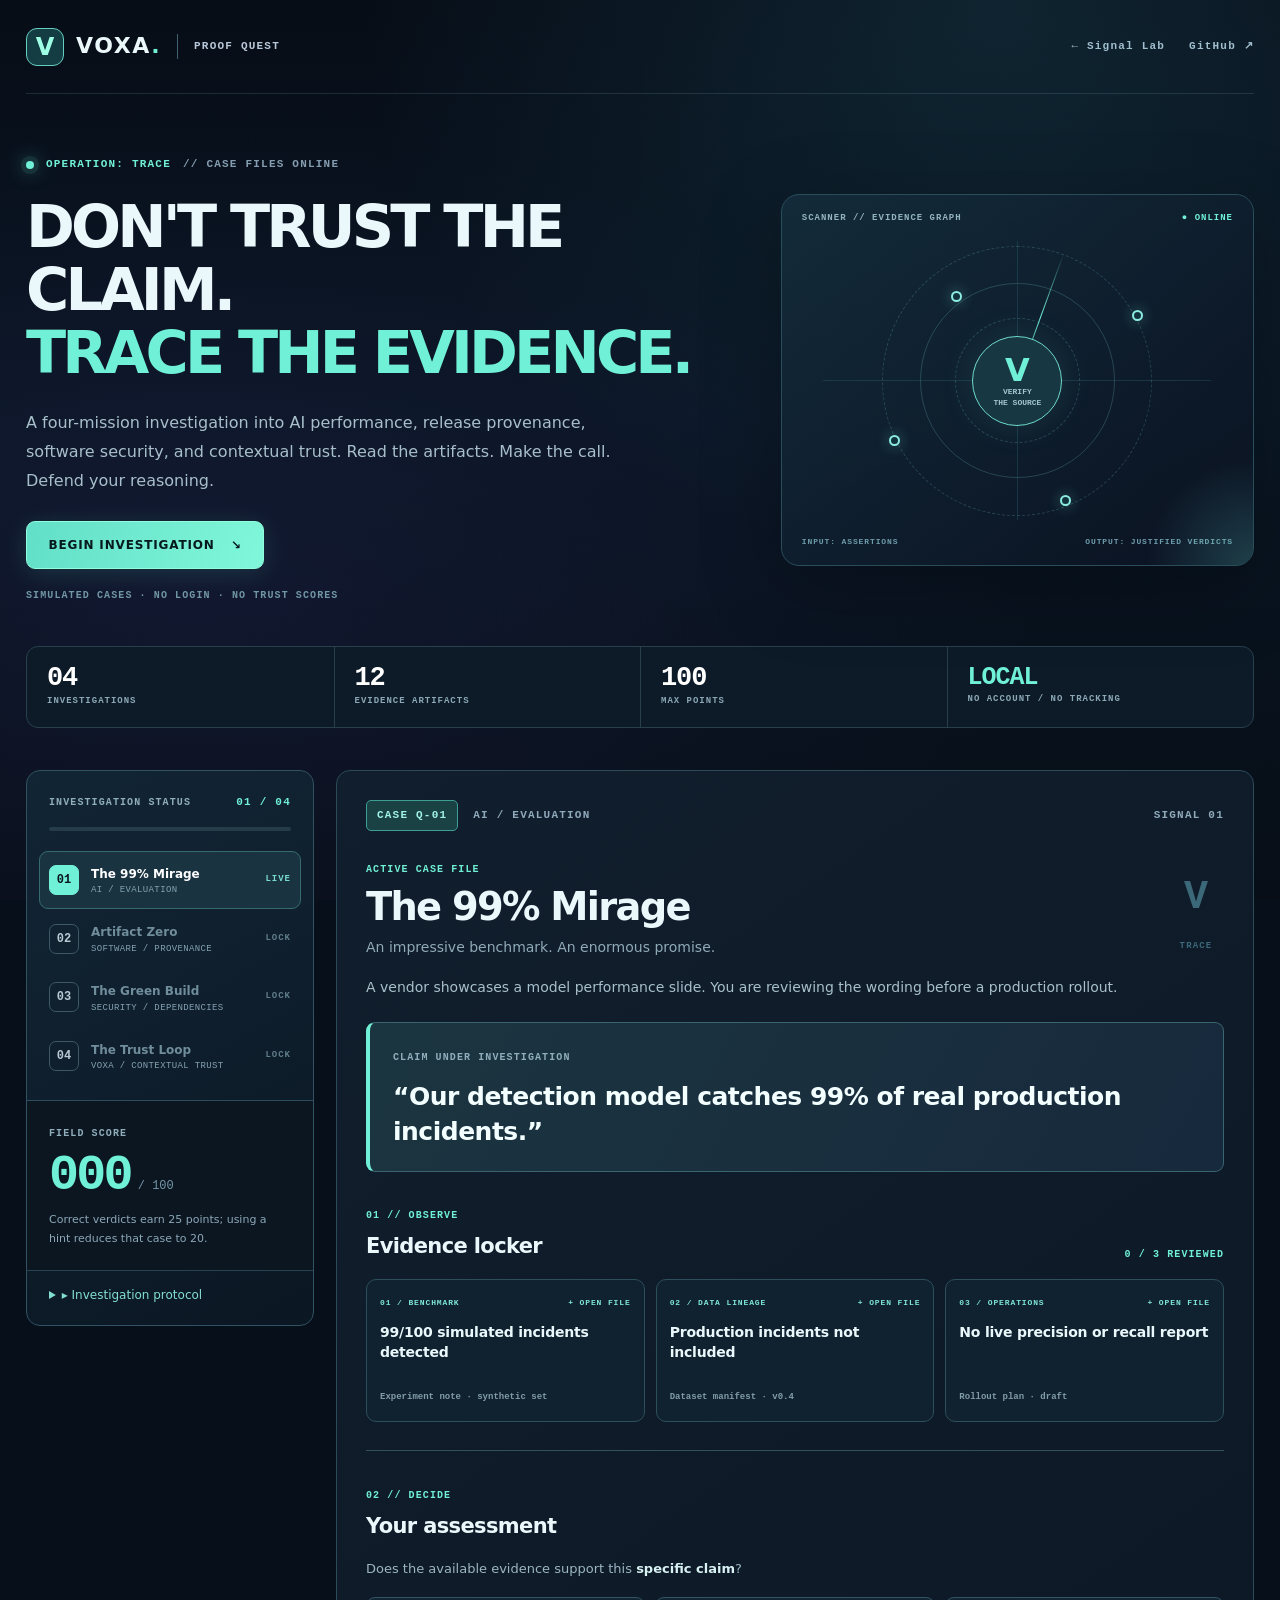
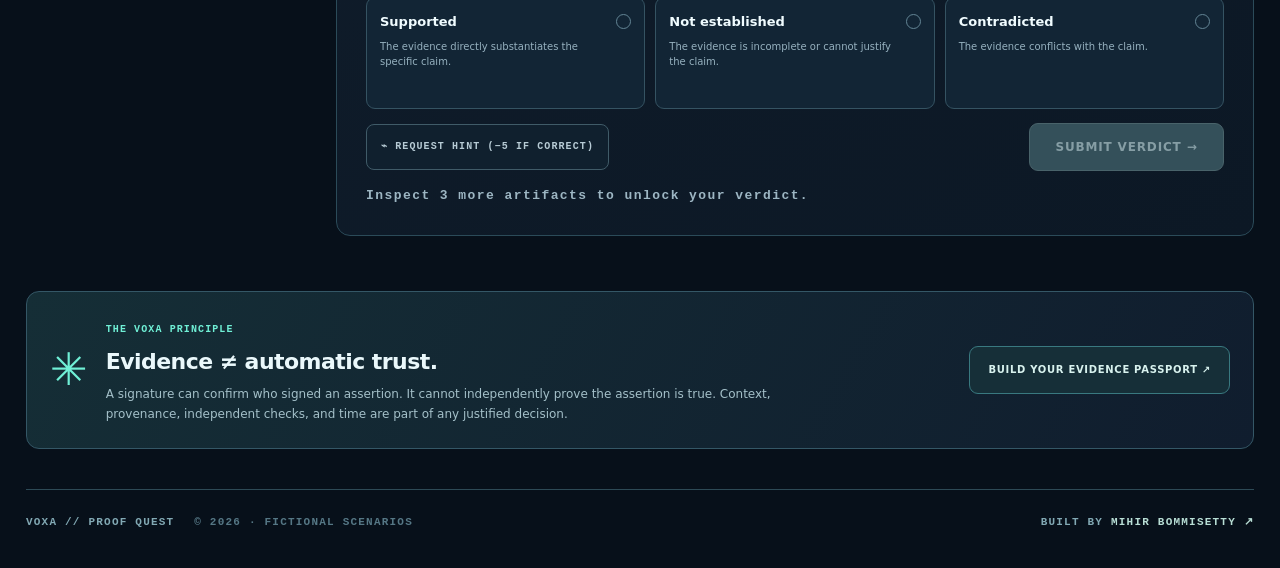
==== voxa-studio/proof-quest/index.html @ af724e31 "feat: add playable VOXA Proof Quest and Signal Lab launch panel" ====
<!doctype html>
<html lang="en">
<head>
  <meta charset="utf-8" />
  <meta name="viewport" content="width=device-width, initial-scale=1" />
  <meta name="theme-color" content="#07101b" />
  <meta name="description" content="VOXA Proof Quest is a free four-case evidence investigation game. Learn to distinguish claims, provenance, and contextual trust. No account required." />
  <title>VOXA // Proof Quest — Investigate the Claim</title>
  <link rel="icon" href="data:image/svg+xml,%3Csvg xmlns='http://www.w3.org/2000/svg' viewBox='0 0 64 64'%3E%3Crect width='64' height='64' rx='13' fill='%2307101b'/%3E%3Cpath d='M12 18 32 49 52 18' fill='none' stroke='%2372efd6' stroke-width='7'/%3E%3C/svg%3E" />
  <link rel="stylesheet" href="./styles.css" />
  <script defer src="./quest-core.js"></script>
  <script defer src="./app.js"></script>
</head>
<body>
  <a class="skip" href="#play">Skip to game</a>
  <div class="ambient" aria-hidden="true"></div>
  <div class="site-shell">
    <header class="site-header">
      <a class="brand" href="../" aria-label="VOXA Signal Lab home"><span class="logo-glyph">V</span><span class="brand-word">VOXA<span class="brand-period">.</span></span><span class="brand-break"></span><span class="brand-sub">PROOF QUEST</span></a>
      <nav class="top-nav" aria-label="Related destinations">
        <a href="../">← Signal Lab</a>
        <a href="https://github.com/munnamihir" target="_blank" rel="noopener noreferrer">GitHub ↗</a>
      </nav>
    </header>

    <section class="hero" aria-labelledby="hero-title">
      <div class="hero-text">
        <div class="eyebrow"><span class="pulse-point"></span> OPERATION: TRACE <span class="minor">// CASE FILES ONLINE</span></div>
        <h1 id="hero-title">DON'T TRUST THE CLAIM.<br /><em>TRACE THE EVIDENCE.</em></h1>
        <p>A four-mission investigation into AI performance, release provenance, software security, and contextual trust. Read the artifacts. Make the call. Defend your reasoning.</p>
        <a class="primary hero-cta" href="#play">BEGIN INVESTIGATION <span aria-hidden="true">↘</span></a>
        <div class="disclaimer-tag">SIMULATED CASES · NO LOGIN · NO TRUST SCORES</div>
      </div>
      <div class="scope-panel" aria-hidden="true">
        <div class="scope-caption"><span>SCANNER // EVIDENCE GRAPH</span><span class="scope-live">● ONLINE</span></div>
        <div class="scope-radar">
          <div class="orbit orbit-a"></div><div class="orbit orbit-b"></div><div class="orbit orbit-c"></div>
          <div class="scope-cross cross-h"></div><div class="scope-cross cross-v"></div>
          <span class="orbit-node node-a"></span><span class="orbit-node node-b"></span><span class="orbit-node node-c"></span><span class="orbit-node node-d"></span>
          <div class="scanner-line"></div><div class="scope-center"><strong>V</strong><small>VERIFY<br />THE SOURCE</small></div>
        </div>
        <div class="scope-footer"><span>INPUT: ASSERTIONS</span><span>OUTPUT: JUSTIFIED VERDICTS</span></div>
      </div>
    </section>

    <div class="metric-strip" aria-label="Game details">
      <div><span class="metric-value">04</span><span class="metric-label">INVESTIGATIONS</span></div>
      <div><span class="metric-value">12</span><span class="metric-label">EVIDENCE ARTIFACTS</span></div>
      <div><span class="metric-value">100</span><span class="metric-label">MAX POINTS</span></div>
      <div><span class="metric-value mint">LOCAL</span><span class="metric-label">NO ACCOUNT / NO TRACKING</span></div>
    </div>

    <main id="play" class="game-layout" tabindex="-1">
      <aside class="side-panel" aria-label="Investigation progress">
        <div class="aside-header"><div class="smallcaps">INVESTIGATION STATUS</div><span class="progress-code" id="progressCode">01 / 04</span></div>
        <div class="progress-track" aria-hidden="true"><div id="progressFill"></div></div>
        <ol id="missionList" class="mission-list"></ol>
        <div class="score-panel"><span class="smallcaps">FIELD SCORE</span><div class="score-value"><strong id="scoreNumber">000</strong><span>/ 100</span></div><p>Correct verdicts earn 25 points; using a hint reduces that case to 20.</p></div>
        <details class="mission-rules"><summary>▸ Investigation protocol</summary><p>Open all three evidence artifacts, then select a verdict. Each case is scored on your first submission. Hints are optional. All scenarios are fictional learning exercises.</p></details>
      </aside>

      <section class="mission-panel" aria-live="off" aria-label="Current case">
        <div id="gameScreen">
          <div class="case-meta"><span class="case-pill" id="caseCode">CASE Q-01</span><span id="caseDomain">AI / EVALUATION</span><span id="caseDifficulty">SIGNAL 01</span></div>
          <div class="mission-heading"><div><div class="smallcaps accent">ACTIVE CASE FILE</div><h2 id="caseTitle">Loading investigation…</h2><p id="caseKicker"></p></div><div class="evidence-stamp" aria-hidden="true">V<br /><span>TRACE</span></div></div>
          <div class="case-context" id="caseContext"></div>
          <div class="claim-box"><span class="smallcaps">CLAIM UNDER INVESTIGATION</span><blockquote id="caseClaim"></blockquote></div>
          <div class="section-head"><div><span class="smallcaps accent">01 // OBSERVE</span><h3>Evidence locker</h3></div><span class="readout" id="evidenceReadout">0 / 3 REVIEWED</span></div>
          <div class="evidence-grid" id="evidenceGrid"></div>
          <div class="decision-zone"><div class="section-head"><div><span class="smallcaps accent">02 // DECIDE</span><h3>Your assessment</h3></div></div><p>Does the available evidence support this <strong>specific claim</strong>?</p><fieldset id="verdictOptions"><legend class="sr-only">Choose one verdict</legend></fieldset>
            <div class="decision-actions"><button class="hint-button" id="hintButton" type="button">⌁ REQUEST HINT <span class="hint-cost">−5 POSSIBLE POINTS</span></button><button class="primary submit-button" id="submitButton" type="button" disabled>SUBMIT VERDICT →</button></div>
            <p id="hintText" class="hint-text" hidden></p><p id="gateMessage" class="gate-text" aria-live="polite">Read all three evidence artifacts to unlock your verdict.</p>
          </div>
          <div id="feedback" class="feedback" tabindex="-1" hidden><div class="smallcaps" id="feedbackLabel"></div><h3 id="feedbackTitle"></h3><p id="feedbackReason"></p><div class="lesson-line"><span>LESSON //</span><p id="feedbackLesson"></p></div><button class="primary next-button" id="nextButton" type="button">NEXT CASE →</button></div>
        </div>
        <section class="complete-panel" id="completeScreen" hidden tabindex="-1" aria-labelledby="completeTitle">
          <div class="completion-symbol" aria-hidden="true">✓</div>
          <div class="smallcaps accent">INVESTIGATION COMPLETE // ALL CASES REVIEWED</div>
          <h2 id="completeTitle">CASE FILE CLOSED.</h2>
          <p id="completeSummary"></p>
          <div class="result-score"><strong id="finalScore">000</strong><span> / 100</span></div>
          <div class="rank-label" id="rankLabel"></div><p id="rankDescription"></p>
          <div class="alias-control"><label for="aliasInput">YOUR DISPLAY NAME <span>(OPTIONAL · LOCAL TO THIS PAGE)</span></label><input id="aliasInput" maxlength="32" autocomplete="off" placeholder="Anonymous Investigator" /></div>
          <div class="end-actions"><button id="downloadBadge" type="button" class="primary">↓ DOWNLOAD GAME BADGE (SVG)</button><button id="shareResult" type="button" class="secondary">↗ COPY CHALLENGE LINK</button><button id="restartButton" type="button" class="secondary">↺ REPLAY</button></div>
          <p id="copyStatus" class="copy-status" aria-live="polite"></p>
          <p class="badge-disclaimer">GAME ACHIEVEMENT ONLY. Not a verified professional credential, identity attestation, VOXA vouch, or objective skill evaluation. Results are not recorded on a leaderboard.</p>
        </section>
      </section>
    </main>

    <section class="ethics-bar"><div class="ethics-icon">✳</div><div><span class="smallcaps accent">THE VOXA PRINCIPLE</span><h2>Evidence ≠ automatic trust.</h2><p>A signature can confirm who signed an assertion. It cannot independently prove the assertion is true. Context, provenance, independent checks, and time are part of any justified decision.</p></div><a href="../" class="secondary signal-link">BUILD YOUR EVIDENCE PASSPORT ↗</a></section>
    <footer class="footer"><span>VOXA // PROOF QUEST <span class="fade">© 2026 · FICTIONAL SCENARIOS</span></span><span>BUILT BY <a href="https://github.com/munnamihir">MIHIR BOMMISETTY ↗</a></span></footer>
  </div>
</body>
</html>
---- voxa-studio/proof-quest/styles.css ----
:root { color-scheme: dark; --bg:#07101a;--panel:#101e2b;--panel2:#132436;--line:#253f4e;--muted:#92adbd;--paper:#eaf8fb;--mint:#70f0d6;--purple:#ab9cff;--danger:#ffac9b;--glow:rgba(92,237,210,.20);font-family:Inter,ui-sans-serif,system-ui,-apple-system,BlinkMacSystemFont,"Segoe UI",sans-serif }
*{box-sizing:border-box} html{scroll-behavior:smooth;scroll-padding-top:20px} body{margin:0;min-width:320px;background:var(--bg);color:var(--paper);line-height:1.55} button,input{font:inherit} button{cursor:pointer} button:disabled{cursor:not-allowed} a{color:inherit;text-decoration:none} a:focus-visible,button:focus-visible,input:focus-visible,summary:focus-visible{outline:3px solid var(--mint);outline-offset:4px} ::selection{background:#4bc3b7;color:#07101a}
[hidden]{display:none!important}.sr-only{position:absolute;width:1px;height:1px;clip:rect(0,0,0,0);overflow:hidden;white-space:nowrap}.skip{position:absolute;left:16px;top:-70px;padding:10px 16px;background:var(--mint);color:#061019;z-index:999}.skip:focus{top:12px}
.ambient{pointer-events:none;position:fixed;inset:0;z-index:-1;background:radial-gradient(ellipse at 78% 0%,rgba(39,104,124,.25),transparent 45%),radial-gradient(ellipse at 15% 65%,rgba(52,44,110,.22),transparent 55%),linear-gradient(180deg,#070d17,#091522 46%,#070e17)}.ambient:after{content:"";position:absolute;inset:0;background-image:linear-gradient(90deg,transparent 98%,rgba(70,142,155,.035) 100%),linear-gradient(transparent 98%,rgba(70,142,155,.035) 100%);background-size:36px 36px;mask-image:linear-gradient(180deg,black,transparent 90%)}
.site-shell{width:min(1240px,calc(100% - 52px));margin:auto}.site-header{min-height:94px;display:flex;align-items:center;justify-content:space-between;gap:18px;border-bottom:1px solid rgba(139,187,201,.17)}.brand{display:flex;align-items:center;gap:12px}.logo-glyph{display:grid;place-items:center;width:38px;height:38px;border:1px solid #65cfbf;background:#143c43;border-radius:11px;font-weight:900;font-size:24px;color:#9fffe5}.brand-word{font-size:22px;font-weight:850;letter-spacing:.07em}.brand-period{color:var(--mint)}.brand-break{height:25px;width:1px;background:#416273;margin:0 4px}.brand-sub,.top-nav,.smallcaps,.eyebrow,.disclaimer-tag,.scope-caption,.scope-footer,.metric-label,.case-meta,.readout,.evidence-top,.evidence-source,.evidence-cue,.progress-code,.mission-state,.hint-button,.gate-text,.copy-status,.footer{font:600 11px/1.55 ui-monospace,SFMono-Regular,Consolas,monospace;letter-spacing:.11em}.brand-sub{color:#b9c8d9}.top-nav{display:flex;gap:24px;color:#a1bece}.top-nav a:hover,.footer a:hover{color:var(--mint)}
.hero{display:grid;grid-template-columns:1.2fr .8fr;gap:45px;padding:62px 0 42px;align-items:center}.eyebrow{display:flex;align-items:center;gap:12px;color:var(--mint);margin-bottom:22px}.minor{color:#859db0}.pulse-point{height:8px;width:8px;background:var(--mint);border-radius:50%;box-shadow:0 0 0 5px rgba(112,240,214,.09),0 0 20px var(--mint)} h1,h2,h3,h4,p{margin-top:0}h1{font-size:clamp(38px,4.6vw,64px);line-height:1.07;letter-spacing:-.065em;font-weight:870;margin:0 0 24px}h1 em{font-style:normal;color:var(--mint)}.hero-text>p{max-width:620px;color:#a8bfcb;font-size:16px;line-height:1.82;margin-bottom:26px}.primary,.secondary{display:inline-flex;align-items:center;justify-content:center;gap:16px;border-radius:9px;font-weight:780;letter-spacing:.07em;font-size:12px;text-decoration:none;min-height:48px;padding:12px 18px;transition:filter .2s,border-color .2s,transform .2s}.primary{color:#06191c;background:linear-gradient(110deg,#62dfc8,#80f7d9);border:1px solid #90ffdc;box-shadow:0 4px 25px rgba(100,239,211,.14)}.primary:hover:not(:disabled){filter:brightness(1.08);transform:translateY(-1px)}.primary:disabled{background:#34505a;border-color:#49636a;color:#869ea5;box-shadow:none}.secondary{color:#d8f2ee;background:#162f38;border:1px solid #397980}.secondary:hover{background:#21414b}.hero-cta{min-width:238px}.disclaimer-tag{color:#7197a6;margin-top:19px;font-size:10px}
.scope-panel{min-height:370px;border:1px solid #294d5a;border-radius:18px;background:linear-gradient(140deg,rgba(20,45,60,.88),rgba(11,18,34,.97));box-shadow:0 20px 80px rgba(0,0,0,.25);padding:17px 20px;overflow:hidden;position:relative}.scope-panel:after{content:"";position:absolute;width:220px;height:220px;right:-110px;bottom:-110px;background:radial-gradient(circle,rgba(102,228,218,.22),transparent 68%);pointer-events:none}.scope-caption,.scope-footer{display:flex;justify-content:space-between;color:#94b4be;font-size:9px;gap:10px}.scope-live{color:var(--mint)}.scope-radar{height:310px;position:relative;display:grid;place-items:center}.orbit{position:absolute;border:1px dashed rgba(115,191,194,.25);border-radius:50%}.orbit-a{width:270px;height:270px}.orbit-b{width:195px;height:195px;border-style:solid}.orbit-c{width:125px;height:125px}.scope-cross{position:absolute;background:#28606b;opacity:.4}.cross-h{width:90%;height:1px}.cross-v{height:90%;width:1px}.scanner-line{position:absolute;height:135px;width:1px;background:linear-gradient(transparent,#70f0d6,transparent);transform-origin:bottom center;transform:translateY(-50%) rotate(20deg);animation:scan 6s linear infinite}.scope-center{z-index:1;width:90px;height:90px;display:flex;align-items:center;justify-content:center;flex-direction:column;border-radius:50%;background:#173743;box-shadow:0 0 35px rgba(112,240,214,.12);border:1px solid #6edac9}.scope-center strong{font-size:32px;color:var(--mint);line-height:1}.scope-center small{font:600 8px/1.4 ui-monospace,monospace;color:#a2c6cd;text-align:center}.orbit-node{position:absolute;width:11px;height:11px;border:2px solid #8cece1;border-radius:50%;background:#12333d;box-shadow:0 0 14px rgba(126,238,218,.4)}.node-a{transform:translate(120px,-65px)}.node-b{transform:translate(-123px,60px)}.node-c{transform:translate(-61px,-84px)}.node-d{transform:translate(48px,120px)}.scope-footer{font-size:8px;color:#6e9cab}
.metric-strip{display:grid;grid-template-columns:repeat(4,1fr);border:1px solid #29404c;background:#0d1b28;border-radius:12px;margin-bottom:42px}.metric-strip>div{padding:18px 20px;display:flex;flex-direction:column;gap:3px}.metric-strip>div+div{border-left:1px solid #29404c}.metric-value{font:800 27px/1 ui-monospace,monospace;color:white;letter-spacing:-.04em}.metric-value.mint{font-size:25px;color:var(--mint)}.metric-label{color:#8ca8b6;font-size:9px}
.game-layout{display:grid;grid-template-columns:288px minmax(0,1fr);gap:22px;align-items:start;margin-bottom:55px}.side-panel{background:linear-gradient(150deg,#122535,#0b1723);border:1px solid #315261;border-radius:14px;overflow:hidden;position:sticky;top:20px}.aside-header{display:flex;align-items:center;justify-content:space-between;padding:23px 22px 16px}.smallcaps{color:#91aebc;font-size:10px}.smallcaps.accent{color:var(--mint)}.progress-code{color:var(--mint)}.progress-track{height:4px;background:#263c49;margin:0 22px 20px;border-radius:8px;overflow:hidden}.progress-track div{height:100%;background:var(--mint);width:0%;transition:width .5s}.mission-list{list-style:none;margin:0;padding:0 12px 15px}.mission-list li{display:flex;align-items:center;gap:12px;padding:13px 9px;border:1px solid transparent;border-radius:9px;color:#708d9c}.mission-list li.current{border-color:#376a70;background:#193340;color:#fff}.mission-list li.complete{color:#bbd7d6}.mission-number{width:30px;height:30px;flex:0 0 30px;display:grid;place-items:center;border-radius:7px;border:1px solid #3b5967;color:#b7cad4;font:800 12px ui-monospace,monospace}.current .mission-number,.complete .mission-number{color:#07151e;background:var(--mint);border-color:var(--mint)}.mission-list li>span:nth-child(2){min-width:0;flex:1}.mission-list strong{display:block;font-size:12px;font-weight:700}.mission-list small{display:block;color:#84a2b2;font:9px ui-monospace,monospace;letter-spacing:.04em;margin-top:2px}.mission-state{font-size:9px;color:#78dbcd}.pending .mission-state{color:#607d8a}.score-panel{padding:18px 22px 22px;background:#0b1621;border-top:1px solid #2b4d5c}.score-value{display:flex;align-items:baseline;gap:7px;margin-top:7px}.score-value strong{font:850 50px/1 ui-monospace,monospace;letter-spacing:-.055em;color:var(--mint)}.score-value span{font:12px ui-monospace,monospace;color:#7496a6}.score-panel p{font-size:11px;color:#8da8b8;line-height:1.7;margin:10px 0 0}.mission-rules{padding:15px 22px 20px;border-top:1px solid #264351;color:#adc2cc;font-size:12px}.mission-rules summary{cursor:pointer;color:#83dfd1}.mission-rules p{line-height:1.75;color:#96b1bd}
.mission-panel{min-width:0;background:linear-gradient(145deg,#111e2d,#0c1825);border:1px solid #2b4b59;border-radius:14px;padding:29px}.case-meta{display:flex;align-items:center;gap:15px;flex-wrap:wrap;color:#90aabb}.case-pill{background:#1a4143;border:1px solid #3d9f93;color:#a1f3e7;border-radius:5px;padding:6px 10px}.case-meta span:last-child{margin-left:auto}.mission-heading{display:flex;justify-content:space-between;align-items:center;gap:14px;margin-top:31px}.mission-heading h2{font-size:clamp(30px,3vw,42px);letter-spacing:-.045em;line-height:1.14;margin:8px 0}.mission-heading p{font-size:14px;color:#90aab7;margin:0}.evidence-stamp{width:56px;height:64px;color:#3c6979;font:900 40px/1 ui-monospace,monospace;text-align:center;flex:0 0 auto}.evidence-stamp span{font-size:9px;letter-spacing:.13em}.case-context{padding:17px 0;color:#a8c0cb;font-size:14px;line-height:1.7}.claim-box{background:linear-gradient(120deg,#1b3540,#17293c);border:1px solid #3a6570;border-left:4px solid var(--mint);border-radius:9px;padding:20px 23px;margin:5px 0 29px}.claim-box blockquote{font-size:clamp(19px,2.1vw,25px);font-weight:650;line-height:1.4;letter-spacing:-.02em;margin:12px 0 2px;color:#f3ffff}.section-head{display:flex;align-items:end;justify-content:space-between;gap:12px;margin-bottom:16px}.section-head h3{font-size:21px;letter-spacing:-.03em;margin:4px 0 0}.readout{color:var(--mint);font-size:10px}
.evidence-grid{display:grid;grid-template-columns:repeat(3,minmax(0,1fr));gap:11px;align-items:start}.evidence-card{min-width:0;border:1px solid #2d4e5b;border-radius:10px;background:#102230;transition:border-color .2s,background .2s;overflow:hidden}.evidence-card.is-open{border-color:#4b928f;background:#142c38}.evidence-toggle{display:block;width:100%;text-align:left;padding:17px 13px;border:0;background:none;color:inherit}.evidence-toggle:hover:not(:disabled){background:rgba(86,210,195,.04)}.evidence-toggle h4{font-size:14px;line-height:1.4;letter-spacing:-.015em;margin:15px 0 10px;min-height:58px}.evidence-top{display:flex;justify-content:space-between;gap:8px;font-size:8px;color:#7ee6d5;line-height:1.4}.evidence-top span:last-child{white-space:nowrap}.evidence-source{font-size:9px;color:#829ca8;line-height:1.5;letter-spacing:0}.evidence-detail{border-top:1px solid #376373;padding:14px;color:#c4d6dc;font-size:12px;line-height:1.75}.evidence-detail p{margin:0 0 12px}.evidence-cue{background:#183f42;padding:10px;border-radius:6px;color:#a9f4e4;font:11px/1.65 ui-monospace,monospace;letter-spacing:0}
.decision-zone{padding-top:30px;margin-top:28px;border-top:1px solid #33505f}.decision-zone>p{font-size:13px;color:#9db6c3}.decision-zone strong{color:#d8f1f2}#verdictOptions{border:0;padding:0;margin:18px 0 14px;display:grid;grid-template-columns:repeat(3,1fr);gap:10px}.verdict-choice{position:relative;cursor:pointer;min-height:112px;background:#122535;border:1px solid #355362;border-radius:9px;padding:14px 13px;display:flex;align-items:start;gap:10px;justify-content:space-between}.verdict-choice:has(input:checked){border-color:#63dccd;background:#1b4045;box-shadow:inset 0 0 0 1px #63dccd}.verdict-choice:has(input:focus-visible){outline:3px solid var(--mint);outline-offset:3px}.verdict-choice input{position:absolute;opacity:0;width:1px;height:1px}.verdict-choice strong{display:block;font-size:13px;color:#f0fcff}.verdict-choice small{display:block;font-size:10px;color:#96b1bf;line-height:1.5;margin-top:7px}.select-circle{width:15px;height:15px;border:1px solid #638595;border-radius:50%;flex:0 0 15px;margin-top:2px}.verdict-choice:has(input:checked) .select-circle{border:5px solid #8af7df;background:#071a22}.decision-actions{display:flex;gap:12px;align-items:center;justify-content:space-between}.hint-button{border:1px solid #405b68;border-radius:8px;background:#10202e;padding:14px;color:#b7cbd5;font-size:10px}.hint-button:not(:disabled):hover{border-color:#92c8c4}.hint-button:disabled{color:#689187}.hint-cost{font-size:9px;color:#9fadb5;margin-left:8px}.submit-button{min-width:195px}.gate-text{margin:15px 0 0;color:#7da6b4;font-size:10px}.hint-text{font-size:12px;padding:11px 13px;color:#dccbad;background:#3a322f;border:1px solid #716354;border-radius:8px;margin:12px 0 0}
.feedback{margin-top:23px;border:1px solid #4a9a87;padding:24px;border-radius:12px;background:linear-gradient(110deg,#17393a,#102b35)}.feedback-missed{border-color:#a47f6f;background:linear-gradient(110deg,#392c33,#192637)}.feedback .smallcaps{color:#9bf8e2}.feedback-missed .smallcaps{color:#ffc8ab}.feedback h3{font-size:24px;margin:6px 0 8px}.feedback p{font-size:14px;line-height:1.7;color:#c4dbe2;margin:0}.lesson-line{margin:18px 0;padding:15px;border-radius:8px;background:#0a2230;display:flex;gap:15px}.lesson-line span{color:#7ef0d6;font:700 10px ui-monospace,monospace;white-space:nowrap}.lesson-line p{font-size:12px}.next-button{margin-top:4px}
.complete-panel{text-align:center;padding:25px 8px 20px}.completion-symbol{margin:0 auto 20px;width:90px;height:90px;border:2px solid var(--mint);border-radius:50%;display:grid;place-items:center;font-size:49px;color:#91f6df;box-shadow:0 0 46px rgba(100,220,205,.15)}.complete-panel h2{font-size:clamp(29px,4vw,49px);margin:12px 0;letter-spacing:-.05em}.complete-panel>p{color:#a8becc;max-width:650px;margin:10px auto 16px}.result-score strong{font:850 82px/1 ui-monospace,monospace;color:var(--mint)}.result-score span{font:18px ui-monospace,monospace;color:#809cab}.rank-label{font:700 16px ui-monospace,monospace;color:#ded8ff;letter-spacing:.08em;margin:8px}.alias-control{margin:32px auto 20px;max-width:420px;text-align:left}.alias-control label{display:block;color:#94b5c1;font:700 10px/1.7 ui-monospace,monospace;letter-spacing:.07em;margin-bottom:7px}.alias-control label span{color:#668896}.alias-control input{width:100%;background:#112636;border:1px solid #456b79;border-radius:9px;padding:13px 15px;color:#eefcff}.end-actions{display:flex;justify-content:center;flex-wrap:wrap;gap:10px}.end-actions button{font-size:11px}.copy-status{margin:14px auto 0;color:#9bead7;letter-spacing:0}.badge-disclaimer{font-size:11px!important;line-height:1.7;max-width:560px;color:#7b99a9!important;margin:24px auto 0!important}
.ethics-bar{background:linear-gradient(120deg,#152e36,#101d2e);border:1px solid #345766;border-radius:13px;padding:23px;display:flex;align-items:center;gap:18px;margin-bottom:40px}.ethics-icon{font-size:45px;color:var(--mint);line-height:1}.ethics-bar div:nth-child(2){flex:1}.ethics-bar h2{margin:5px 0;font-size:22px;letter-spacing:-.025em}.ethics-bar p{font-size:12px;color:#a4c0c9;max-width:740px;line-height:1.7;margin:0}.signal-link{white-space:nowrap;font-size:10px}.footer{display:flex;justify-content:space-between;gap:15px;padding:24px 0 37px;color:#82a9b4;border-top:1px solid #2d4a56}.footer .fade{color:#557785;margin-left:12px}.footer a{color:#b8ded5}
@keyframes scan{from{transform:translateY(-50%) rotate(0deg)}to{transform:translateY(-50%) rotate(360deg)}}
@media(max-width:1060px){.game-layout{grid-template-columns:240px minmax(0,1fr)}.mission-panel{padding:22px}.evidence-grid{grid-template-columns:1fr}.evidence-toggle h4{min-height:0;margin:9px 0}.evidence-top{font-size:10px}.verdict-choice{min-height:130px}.ethics-bar{flex-wrap:wrap}.signal-link{margin-left:60px}}
@media(max-width:740px){.site-shell{width:min(100% - 28px,620px)}.site-header{min-height:75px}.brand-sub{font-size:9px}.brand-break{margin:0}.top-nav{gap:12px;font-size:9px}.top-nav a:nth-child(2){display:none}.hero{display:block;padding:43px 0 26px}.hero h1{font-size:clamp(34px,7.5vw,48px)}.hero-text>p{font-size:14px}.scope-panel{margin-top:28px;min-height:250px}.scope-radar{height:195px}.orbit-a{width:178px;height:178px}.orbit-b{width:127px;height:127px}.orbit-c{width:85px;height:85px}.scope-center{width:64px;height:64px}.scope-center strong{font-size:23px}.scope-center small{font-size:6px}.scanner-line{height:90px}.node-a{transform:translate(77px,-42px)}.node-b{transform:translate(-78px,35px)}.node-c{transform:translate(-38px,-58px)}.node-d{transform:translate(32px,78px)}.metric-strip{grid-template-columns:repeat(2,1fr);margin-bottom:25px}.metric-strip>div{padding:13px 16px}.metric-strip>div:nth-child(3){border-left:0;border-top:1px solid #29404c}.metric-strip>div:nth-child(4){border-top:1px solid #29404c}.metric-value{font-size:23px}.game-layout{display:flex;flex-direction:column;gap:16px}.side-panel{position:static;width:100%}.mission-list{display:grid;grid-template-columns:repeat(2,1fr);gap:0}.mission-list li{padding:9px 7px}.mission-list strong{font-size:10px}.mission-state{display:none}.score-panel{padding:12px 16px}.score-value strong{font-size:34px}.score-panel p{font-size:10px}.mission-panel{width:100%;padding:19px}.case-meta{font-size:9px;gap:8px}.case-meta span:last-child{margin-left:0}.mission-heading{margin-top:22px}.mission-heading h2{font-size:31px}.evidence-stamp{display:none}.claim-box{padding:17px}.claim-box blockquote{font-size:19px}.section-head h3{font-size:20px}.evidence-grid{grid-template-columns:1fr}#verdictOptions{grid-template-columns:1fr}.verdict-choice{min-height:0}.decision-actions{flex-direction:column;align-items:stretch}.hint-button,.submit-button{width:100%}.lesson-line{display:block}.lesson-line p{margin-top:9px}.ethics-bar{align-items:flex-start}.signal-link{margin-left:0;width:100%}.footer{flex-direction:column;font-size:9px}}
@media(max-width:390px){.site-shell{width:calc(100% - 20px)}.brand-word{font-size:18px}.brand-sub{font-size:8px}.top-nav{font-size:8px}.mission-list{grid-template-columns:1fr}.hero h1{font-size:33px}}
@media(prefers-reduced-motion:reduce){*,*:before,*:after{animation:none!important;transition:none!important;scroll-behavior:auto!important}}
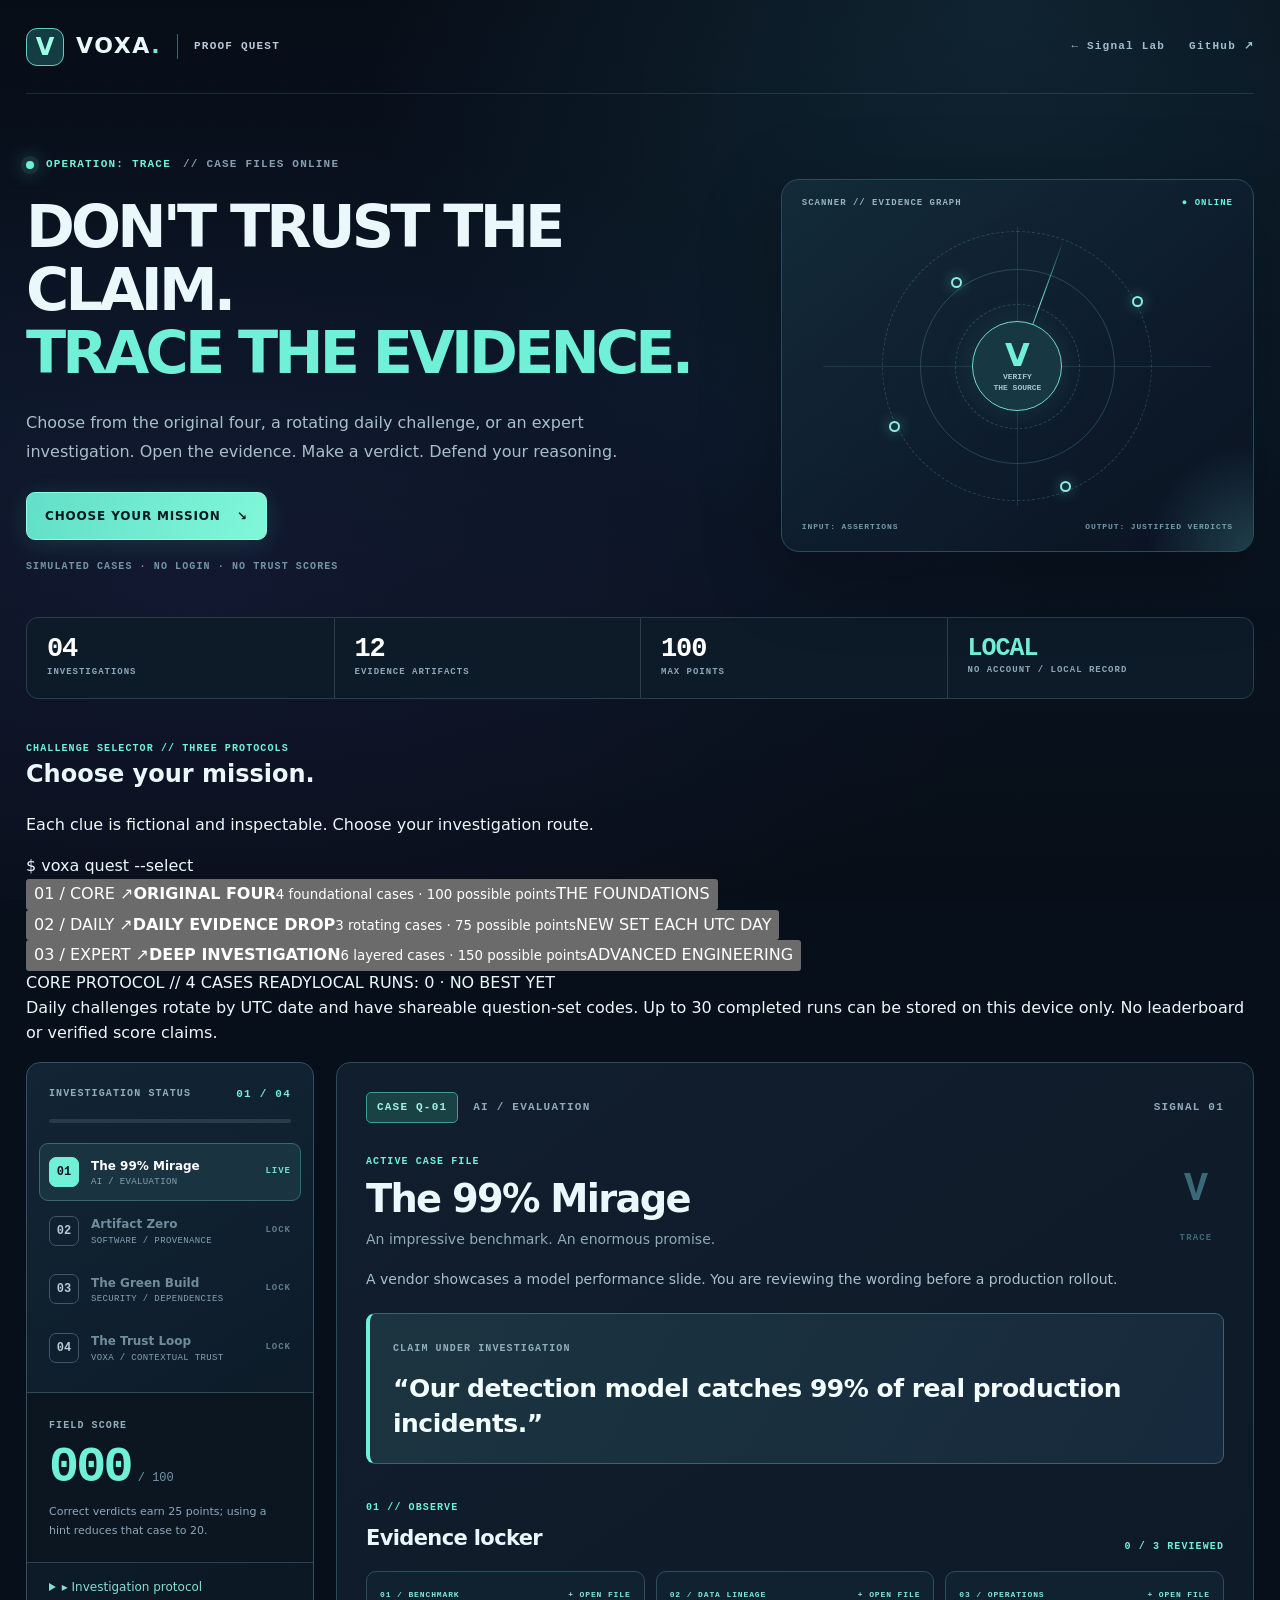
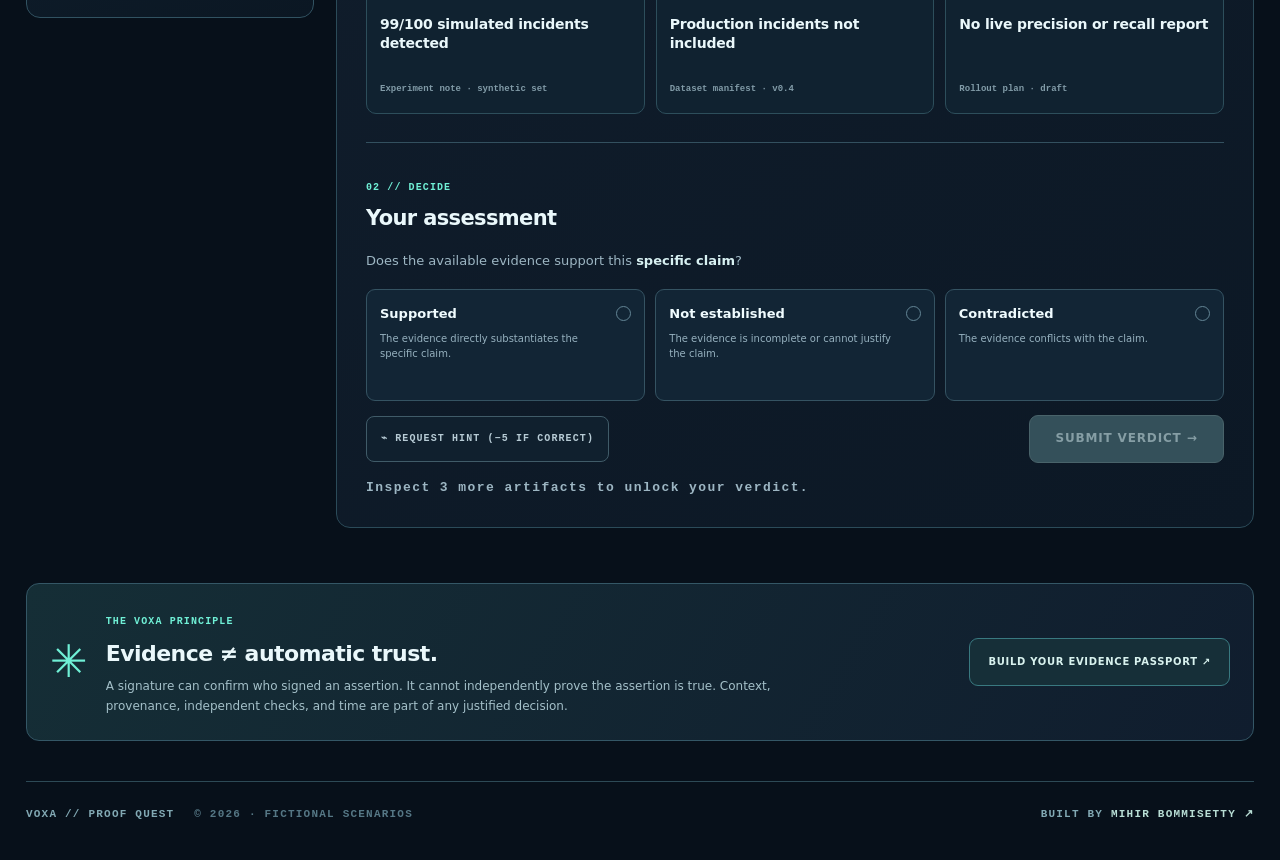
==== commit e55c2321: "feat(quest): add accessible challenge selector and session debrief UI" ====
--- a/voxa-studio/proof-quest/index.html
+++ b/voxa-studio/proof-quest/index.html
@@ -27,8 +27,8 @@
       <div class="hero-text">
         <div class="eyebrow"><span class="pulse-point"></span> OPERATION: TRACE <span class="minor">// CASE FILES ONLINE</span></div>
         <h1 id="hero-title">DON'T TRUST THE CLAIM.<br /><em>TRACE THE EVIDENCE.</em></h1>
-        <p>A four-mission investigation into AI performance, release provenance, software security, and contextual trust. Read the artifacts. Make the call. Defend your reasoning.</p>
-        <a class="primary hero-cta" href="#play">BEGIN INVESTIGATION <span aria-hidden="true">↘</span></a>
+        <p>Choose from the original four, a rotating daily challenge, or an expert investigation. Open the evidence. Make a verdict. Defend your reasoning.</p>
+        <a class="primary hero-cta" href="#modes">CHOOSE YOUR MISSION <span aria-hidden="true">↘</span></a>
         <div class="disclaimer-tag">SIMULATED CASES · NO LOGIN · NO TRUST SCORES</div>
       </div>
       <div class="scope-panel" aria-hidden="true">
@@ -44,18 +44,30 @@
     </section>
 
     <div class="metric-strip" aria-label="Game details">
-      <div><span class="metric-value">04</span><span class="metric-label">INVESTIGATIONS</span></div>
-      <div><span class="metric-value">12</span><span class="metric-label">EVIDENCE ARTIFACTS</span></div>
-      <div><span class="metric-value">100</span><span class="metric-label">MAX POINTS</span></div>
-      <div><span class="metric-value mint">LOCAL</span><span class="metric-label">NO ACCOUNT / NO TRACKING</span></div>
+      <div><span class="metric-value" id="metricCases">04</span><span class="metric-label">INVESTIGATIONS</span></div>
+      <div><span class="metric-value" id="metricEvidence">12</span><span class="metric-label">EVIDENCE ARTIFACTS</span></div>
+      <div><span class="metric-value" id="metricMax">100</span><span class="metric-label">MAX POINTS</span></div>
+      <div><span class="metric-value mint">LOCAL</span><span class="metric-label">NO ACCOUNT / LOCAL RECORD</span></div>
     </div>
+
+
+    <section class="mode-hub" id="modes" aria-labelledby="modesTitle">
+      <div class="mode-heading"><div><div class="smallcaps accent">CHALLENGE SELECTOR // THREE PROTOCOLS</div><h2 id="modesTitle">Choose your mission.</h2><p>Each clue is fictional and inspectable. Choose your investigation route.</p></div><span class="mode-command">$ voxa quest --select</span></div>
+      <div class="mode-grid" role="group" aria-label="Challenge mode">
+        <button type="button" class="mode-card" data-mode="classic" aria-pressed="true"><span class="mode-top">01 / CORE <span>↗</span></span><strong>ORIGINAL FOUR</strong><small>4 foundational cases · 100 possible points</small><span class="mode-bottom">THE FOUNDATIONS</span></button>
+        <button type="button" class="mode-card" data-mode="daily" aria-pressed="false"><span class="mode-top">02 / DAILY <span>↗</span></span><strong>DAILY EVIDENCE DROP</strong><small>3 rotating cases · 75 possible points</small><span class="mode-bottom">NEW SET EACH UTC DAY</span></button>
+        <button type="button" class="mode-card" data-mode="expert" aria-pressed="false"><span class="mode-top">03 / EXPERT <span>↗</span></span><strong>DEEP INVESTIGATION</strong><small>6 layered cases · 150 possible points</small><span class="mode-bottom">ADVANCED ENGINEERING</span></button>
+      </div>
+      <div class="mode-status"><span class="mode-led" aria-hidden="true"></span><span id="modeStatus" role="status" aria-live="polite">CORE PROTOCOL READY</span><span id="localRecord" class="local-record">LOCAL RUNS: 0</span></div>
+      <p class="mode-privacy">Daily challenges rotate by UTC date and have shareable question-set codes. Up to 30 completed runs can be stored on this device only. No leaderboard or verified score claims.</p>
+    </section>
 
     <main id="play" class="game-layout" tabindex="-1">
       <aside class="side-panel" aria-label="Investigation progress">
         <div class="aside-header"><div class="smallcaps">INVESTIGATION STATUS</div><span class="progress-code" id="progressCode">01 / 04</span></div>
         <div class="progress-track" aria-hidden="true"><div id="progressFill"></div></div>
         <ol id="missionList" class="mission-list"></ol>
-        <div class="score-panel"><span class="smallcaps">FIELD SCORE</span><div class="score-value"><strong id="scoreNumber">000</strong><span>/ 100</span></div><p>Correct verdicts earn 25 points; using a hint reduces that case to 20.</p></div>
+        <div class="score-panel"><span class="smallcaps">FIELD SCORE</span><div class="score-value"><strong id="scoreNumber">000</strong><span id="scoreMax">/ 100</span></div><p>Correct verdicts earn 25 points; using a hint reduces that case to 20.</p></div>
         <details class="mission-rules"><summary>▸ Investigation protocol</summary><p>Open all three evidence artifacts, then select a verdict. Each case is scored on your first submission. Hints are optional. All scenarios are fictional learning exercises.</p></details>
       </aside>
 
@@ -78,8 +90,8 @@
           <div class="smallcaps accent">INVESTIGATION COMPLETE // ALL CASES REVIEWED</div>
           <h2 id="completeTitle">CASE FILE CLOSED.</h2>
           <p id="completeSummary"></p>
-          <div class="result-score"><strong id="finalScore">000</strong><span> / 100</span></div>
-          <div class="rank-label" id="rankLabel"></div><p id="rankDescription"></p>
+          <div class="result-score"><strong id="finalScore">000</strong><span id="finalMax"> / 100</span></div>
+          <div class="rank-label" id="rankLabel"></div><p id="rankDescription"></p><p class="completion-mode" id="completionMode"></p><details class="debrief"><summary>↳ OPEN CASE-BY-CASE DEBRIEF</summary><ol id="debriefList"></ol></details>
           <div class="alias-control"><label for="aliasInput">YOUR DISPLAY NAME <span>(OPTIONAL · LOCAL TO THIS PAGE)</span></label><input id="aliasInput" maxlength="32" autocomplete="off" placeholder="Anonymous Investigator" /></div>
           <div class="end-actions"><button id="downloadBadge" type="button" class="primary">↓ DOWNLOAD GAME BADGE (SVG)</button><button id="shareResult" type="button" class="secondary">↗ COPY CHALLENGE LINK</button><button id="restartButton" type="button" class="secondary">↺ REPLAY</button></div>
           <p id="copyStatus" class="copy-status" aria-live="polite"></p>
